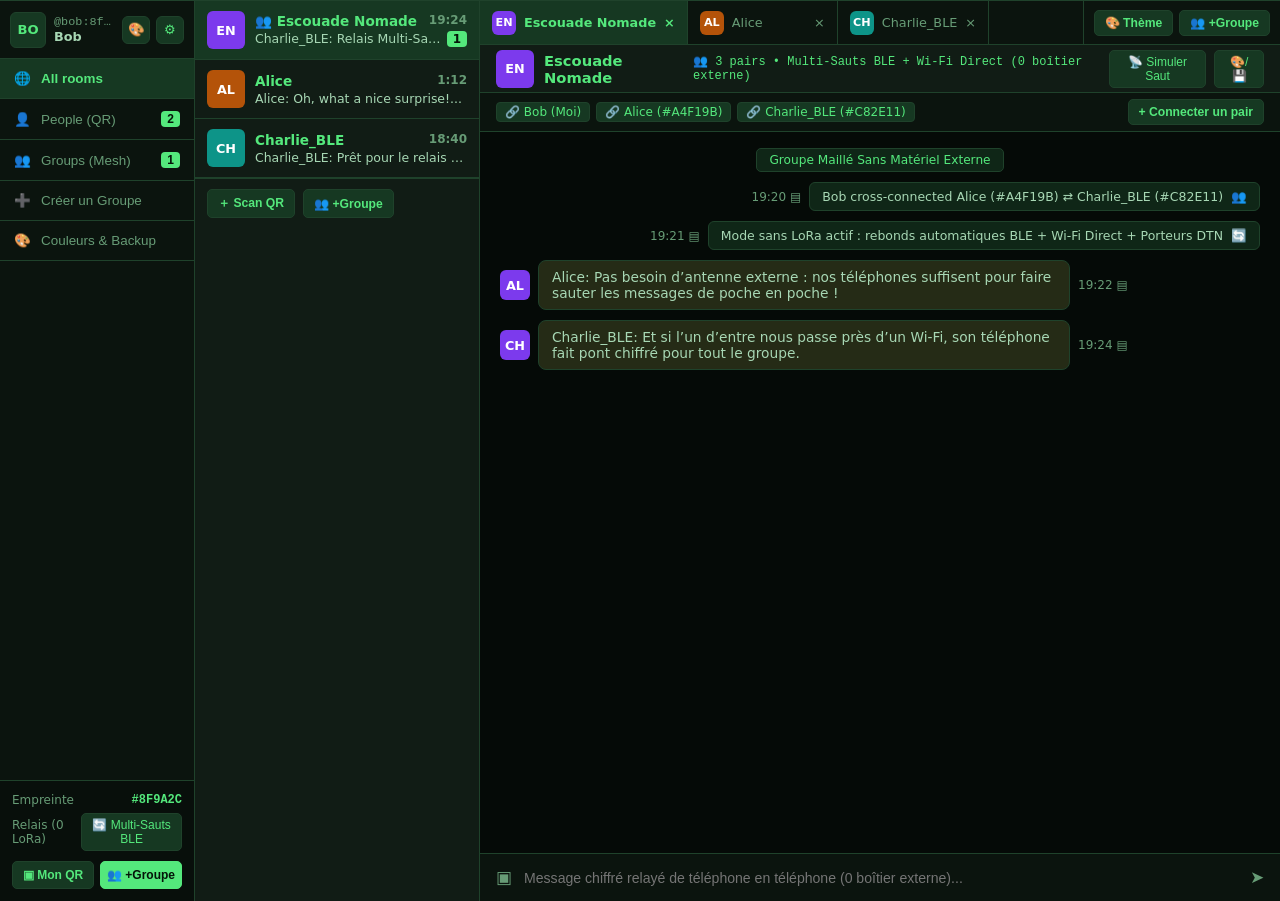
==== index.html @ 5eb4cf14 "feat: release OffChat v1.0.0 with Android APK project" ====
<!DOCTYPE html>
<html lang="fr">
<head>
  <meta charset="UTF-8">
  <meta name="viewport" content="width=device-width, initial-scale=1.0">
  <title>OffChat | Mesh Offline & QR Messenger</title>
  <link rel="stylesheet" href="style.css">
</head>
<body>
  <div class="app-grid" id="app-shell">
    <!-- COLONNE 1 : Navigation, Thèmes & Transport 100% Smartphone (Sans LoRa) -->
    <aside class="col-nav">
      <div>
        <div class="profile-box">
          <div class="profile-left" id="btn-profile-qr" title="Voir mon QR Code unique">
            <div class="profile-avatar" id="my-avatar-box">BO</div>
            <div class="profile-meta">
              <div class="profile-handle" id="my-handle-label">@bob:8f9a</div>
              <div class="profile-name" id="my-name-label">Bob</div>
            </div>
          </div>
          <button class="gear-btn" id="btn-open-theme" title="Personnaliser les couleurs">🎨</button>
          <button class="gear-btn" id="btn-open-settings" title="Paramètres & Sauvegarde">⚙</button>
        </div>

        <nav class="cat-list">
          <button class="cat-item active" data-cat="all">
            <span class="cat-left"><span class="cat-icon">🌐</span> All rooms</span>
          </button>
          <button class="cat-item" data-cat="people">
            <span class="cat-left"><span class="cat-icon">👤</span> People (QR)</span>
            <span class="count-badge" id="badge-people">2</span>
          </button>
          <button class="cat-item" data-cat="groups">
            <span class="cat-left"><span class="cat-icon">👥</span> Groups (Mesh)</span>
            <span class="count-badge" id="badge-groups">1</span>
          </button>
          <button class="cat-item" id="btn-nav-newgroup" type="button">
            <span class="cat-left"><span class="cat-icon">➕</span> Créer un Groupe</span>
          </button>
          <button class="cat-item" id="btn-nav-settings" type="button">
            <span class="cat-left"><span class="cat-icon">🎨</span> Couleurs & Backup</span>
          </button>
        </nav>
      </div>

      <div class="mesh-footer">
        <div class="mesh-row">
          <span>Empreinte</span>
          <strong class="mesh-live" id="my-fp-short">#8F9A2C</strong>
        </div>
        <div class="mesh-row">
          <span>Relais (0 LoRa)</span>
          <button type="button" class="action-pill" id="btn-cycle-transport">🔄 Multi-Sauts BLE</button>
        </div>
        <div class="footer-btns">
          <button class="btn-scan-sidebar" id="btn-sidebar-myqr">▣ Mon QR</button>
          <button class="btn-scan-sidebar accent" id="btn-sidebar-group">👥 +Groupe</button>
        </div>
      </div>
    </aside>

    <!-- COLONNE 2 : Liste des Salons, Groupes & Contacts QR -->
    <section class="col-rooms">
      <div id="room-list" class="room-list"></div>
      <div class="need-more-row">
        <button class="btn-new" id="btn-new-room">＋ Scan QR</button>
        <button class="btn-new" id="btn-new-group-col2">👥 +Groupe</button>
      </div>
    </section>

    <!-- COLONNE 3 : Onglets + En-tête + Membres connectés + Flux + Saisie -->
    <main class="col-chat">
      <div class="top-tabs-bar">
        <div id="tabs-bar" class="tabs-scroll"></div>
        <div class="top-new-wrap">
          <button class="btn-new" id="btn-top-theme">🎨 Thème</button>
          <button class="btn-new" id="btn-top-group">👥 +Groupe</button>
        </div>
      </div>

      <header class="room-header">
        <div class="room-header-left">
          <div class="room-avatar" id="active-avatar">EN</div>
          <span class="room-title" id="active-title">Escouade Nomade</span>
          <span class="room-lock" id="active-badge">👥 3 pairs connectés • Sans matériel externe</span>
        </div>
        <div class="room-header-actions">
          <button class="action-pill" id="btn-sim-hop">📡 Simuler Saut</button>
          <button class="action-pill" id="btn-header-settings">🎨/💾</button>
        </div>
      </header>

      <div id="group-members-strip" class="group-members-strip">
        <div id="group-members-pills" class="group-members-pills"></div>
        <button type="button" class="btn-new" id="btn-add-peer-to-group">+ Connecter un pair</button>
      </div>

      <div id="chat-stream" class="chat-stream"></div>

      <form id="chat-form" class="chat-composer">
        <button type="button" class="icon-btn" id="btn-attach-qr" title="Mon QR Code Unique">▣</button>
        <input
          type="text"
          id="chat-input"
          placeholder="Message chiffré relayé de téléphone en téléphone (0 boîtier externe)..."
          autocomplete="off"
        />
        <button type="submit" class="icon-btn" title="Envoyer">➤</button>
      </form>
    </main>
  </div>

  <!-- MODAL CRÉATION DE GROUPE MESH (SANS MODULE LORA) -->
  <dialog id="group-modal" class="qr-dialog wide">
    <div class="modal-head">
      <div>
        <h3>👥 Créer un Groupe & Connecter vos Contacts QR entre eux</h3>
        <p>Fonctionne uniquement avec les puces intégrées aux téléphones (0 module LoRa requis).</p>
      </div>
      <button id="btn-close-group" class="close-btn">&times;</button>
    </div>

    <div class="settings-body">
      <div class="settings-card">
        <label>Nom du groupe :</label>
        <input type="text" id="new-group-name" placeholder="Ex: Campus, Festival, Quartier..." class="full-input" />
      </div>

      <div class="settings-card">
        <label>Contacts QR sauvegardés à interconnecter :</label>
        <div id="group-contact-picker" class="saved-contacts-list"></div>
      </div>

      <div class="settings-card">
        <label>Mode longue distance 100 % sur smartphone (sans matériel externe) :</label>
        <select id="new-group-transport" class="full-input">
          <option value="Multi-Sauts BLE + Wi-Fi Direct (Epidemic Routing)">🔄 Multi-Sauts BLE + Wi-Fi Direct (Rebonds de téléphone en téléphone)</option>
          <option value="Porteurs Mobiles DTN (Store-Carry-Forward)">🚶 Porteurs Mobiles DTN (Un membre qui se déplace transporte les paquets)</option>
          <option value="Pont Hybride P2P (Si 1 seul téléphone capte du Wi-Fi)">🌐 Pont Hybride P2P (1 seul téléphone connecté relaie tout le groupe hors-ligne)</option>
        </select>
      </div>

      <button type="button" id="btn-create-group-confirm" class="btn-green full-w">
        🔗 Créer le Groupe & Connecter les membres entre eux
      </button>
    </div>
  </dialog>

  <!-- MODAL QR CODE UNIQUE -->
  <dialog id="qr-modal" class="qr-dialog">
    <div class="modal-head">
      <div>
        <h3>Identité QR Unique & Scan Hors-Ligne</h3>
      </div>
      <button id="btn-close-modal" class="close-btn">&times;</button>
    </div>

    <div class="modal-tabs">
      <button class="modal-tab active" data-tab="my-qr">1. Mon QR Unique</button>
      <button class="modal-tab" data-tab="scan-qr">2. Scanner un Contact</button>
    </div>

    <div class="modal-pane active" id="pane-my-qr">
      <div class="qr-identity-card">
        <canvas id="qr-canvas" width="150" height="150"></canvas>
        <div class="qr-identity-details">
          <div>Utilisateur : <strong id="qr-user-name">Bob</strong></div>
          <div>Empreinte : <code id="qr-user-fp">#8F9A2C</code></div>
          <button type="button" id="btn-rotate-qr" class="btn-new full-w">🔄 Régénérer clé & QR</button>
        </div>
      </div>
      <div class="uri-group">
        <div class="uri-row">
          <input type="text" id="my-uri-input" readonly />
          <button type="button" id="btn-copy-uri" class="btn-green">Copier</button>
        </div>
      </div>
    </div>

    <div class="modal-pane" id="pane-scan-qr">
      <button type="button" id="btn-sim-scan" class="btn-green full-w">
        ⚡ Simuler le scan d'un QR Code unique à proximité
      </button>
    </div>
  </dialog>

  <!-- MODAL PARAMÈTRES : COULEURS & SAUVEGARDE -->
  <dialog id="settings-modal" class="qr-dialog wide">
    <div class="modal-head">
      <div>
        <h3>🎨 Personnalisation des Couleurs & Sauvegarde Contacts</h3>
      </div>
      <button id="btn-close-settings" class="close-btn">&times;</button>
    </div>
    <div class="settings-body">
      <div class="settings-card">
        <strong>1. Thème de couleurs (<span id="active-theme-name">Komai Matrix</span>)</strong>
        <div class="theme-presets">
          <button type="button" class="btn-new" data-theme="komai">🟢 Komai</button>
          <button type="button" class="btn-new" data-theme="discord">🟣 Discord</button>
          <button type="button" class="btn-new" data-theme="simplex">🔵 SimpleX</button>
          <button type="button" class="btn-new" data-theme="amber">🟠 Amber</button>
          <button type="button" class="btn-new" data-theme="crimson">🔴 Crimson</button>
        </div>
        <div class="mesh-row">
          <span>Couleur d'accent personnalisée :</span>
          <input type="color" id="custom-accent-picker" value="#54e87c" />
        </div>
      </div>

      <div class="settings-card">
        <div class="uri-row">
          <input type="text" id="settings-alias-input" placeholder="Votre pseudo..." />
          <button type="button" id="btn-update-alias" class="btn-new">Mettre à jour</button>
        </div>
        <div id="saved-contacts-list" class="saved-contacts-list"></div>
      </div>

      <div class="settings-card">
        <div class="backup-actions">
          <button type="button" id="btn-export-json" class="btn-green">⬇ Exporter Contacts & Thème (.json)</button>
          <button type="button" id="btn-copy-json" class="btn-new">📋 Copier JSON</button>
        </div>
        <div id="settings-status-msg">Sauvegarde automatique active ✔</div>
      </div>
    </div>
  </dialog>

  <script src="app.js"></script>
</body>
</html>
---- style.css ----
:root {
  --bg-nav: #0b140e;
  --bg-rooms: #111c15;
  --bg-chat: #050a07;
  --bg-active: #163822;
  --bg-pill: #0f2617;
  --bg-bubble-peer: #252b16;
  --bg-bubble-me: #122e1c;
  --border-green: #1f422b;
  --text-main: #a7d7b4;
  --text-bright: #54e87c;
  --text-muted: #679c76;
}

* {
  box-sizing: border-box;
  margin: 0;
  padding: 0;
}

body {
  background: var(--bg-chat);
  color: var(--text-main);
  font-family: system-ui, -apple-system, BlinkMacSystemFont, 'Segoe UI', Roboto, sans-serif;
  height: 100vh;
  overflow: hidden;
  user-select: none;
}

.app-grid {
  display: grid;
  grid-template-columns: 195px 285px 1fr;
  height: 100vh;
  border-top: 1px solid var(--border-green);
}

.col-nav {
  background: var(--bg-nav);
  border-right: 1px solid var(--border-green);
  display: flex;
  flex-direction: column;
  justify-content: space-between;
}

.profile-box {
  height: 58px;
  padding: 0 10px;
  display: flex;
  align-items: center;
  justify-content: space-between;
  gap: 6px;
  border-bottom: 1px solid var(--border-green);
}

.profile-left {
  display: flex;
  align-items: center;
  gap: 8px;
  overflow: hidden;
  cursor: pointer;
  flex: 1;
}

.profile-avatar {
  width: 36px;
  height: 36px;
  border-radius: 6px;
  background: var(--bg-active);
  border: 1px solid var(--border-green);
  display: flex;
  align-items: center;
  justify-content: center;
  font-weight: 700;
  font-size: 0.82rem;
  color: var(--text-bright);
  flex-shrink: 0;
}

.gear-btn {
  width: 28px;
  height: 28px;
  border-radius: 6px;
  background: var(--bg-active);
  border: 1px solid var(--border-green);
  color: var(--text-bright);
  cursor: pointer;
}

.profile-meta {
  overflow: hidden;
  flex: 1;
}

.profile-handle {
  font-size: 0.74rem;
  color: var(--text-muted);
  white-space: nowrap;
  overflow: hidden;
  text-overflow: ellipsis;
  font-family: monospace;
}

.profile-name {
  font-size: 0.8rem;
  font-weight: 600;
  color: var(--text-main);
}

.cat-list {
  display: flex;
  flex-direction: column;
}

.cat-item {
  background: transparent;
  border: none;
  border-bottom: 1px solid var(--border-green);
  color: var(--text-muted);
  padding: 12px 14px;
  display: flex;
  align-items: center;
  justify-content: space-between;
  font-size: 0.84rem;
  cursor: pointer;
  text-align: left;
}

.cat-item.active {
  background: var(--bg-active);
  color: var(--text-bright);
  font-weight: 600;
}

.cat-left {
  display: flex;
  align-items: center;
  gap: 10px;
}

.count-badge {
  background: var(--text-bright);
  color: #051409;
  font-size: 0.75rem;
  font-weight: 700;
  padding: 1px 6px;
  border-radius: 4px;
}

.mesh-footer {
  padding: 12px;
  border-top: 1px solid var(--border-green);
  background: rgba(0, 0, 0, 0.25);
  font-size: 0.75rem;
  display: flex;
  flex-direction: column;
  gap: 6px;
}

.mesh-row {
  display: flex;
  justify-content: space-between;
  align-items: center;
  color: var(--text-muted);
}

.mesh-live {
  color: var(--text-bright);
  font-family: monospace;
}

.footer-btns {
  display: grid;
  grid-template-columns: 1fr 1fr;
  gap: 6px;
  margin-top: 4px;
}

.btn-scan-sidebar {
  padding: 6px;
  border-radius: 5px;
  border: 1px solid var(--border-green);
  background: var(--bg-active);
  color: var(--text-bright);
  font-size: 0.75rem;
  font-weight: 600;
  cursor: pointer;
}

.btn-scan-sidebar.accent {
  background: var(--text-bright);
  color: #041408;
  border-color: var(--text-bright);
}

.col-rooms {
  background: var(--bg-rooms);
  border-right: 1px solid var(--border-green);
  display: flex;
  flex-direction: column;
}

.room-row {
  padding: 10px 12px;
  display: flex;
  align-items: center;
  gap: 10px;
  border-bottom: 1px solid var(--border-green);
  cursor: pointer;
}

.room-row.active {
  background: var(--bg-active);
}

.room-avatar {
  width: 38px;
  height: 38px;
  border-radius: 6px;
  background: #254d32;
  color: #fff;
  display: flex;
  align-items: center;
  justify-content: center;
  font-weight: 700;
  font-size: 0.8rem;
  flex-shrink: 0;
}

.room-meta {
  flex: 1;
  min-width: 0;
}

.room-top {
  display: flex;
  justify-content: space-between;
  font-size: 0.85rem;
  font-weight: 600;
  color: var(--text-bright);
}

.room-time {
  font-size: 0.75rem;
  color: var(--text-muted);
}

.room-sub {
  display: flex;
  justify-content: space-between;
  margin-top: 2px;
  font-size: 0.78rem;
  color: var(--text-main);
}

.room-sub span:first-child {
  white-space: nowrap;
  overflow: hidden;
  text-overflow: ellipsis;
}

.need-more-row {
  padding: 10px 12px;
  display: flex;
  gap: 8px;
  border-top: 1px solid var(--border-green);
}

.btn-new {
  background: var(--bg-active);
  border: 1px solid var(--border-green);
  color: var(--text-bright);
  padding: 5px 10px;
  border-radius: 5px;
  font-size: 0.76rem;
  font-weight: 600;
  cursor: pointer;
}

.col-chat {
  background: var(--bg-chat);
  display: flex;
  flex-direction: column;
  height: 100vh;
}

.top-tabs-bar {
  height: 44px;
  background: var(--bg-nav);
  border-bottom: 1px solid var(--border-green);
  display: flex;
  justify-content: space-between;
}

.tabs-scroll {
  display: flex;
  overflow-x: auto;
}

.tab-item {
  min-width: 150px;
  padding: 0 12px;
  border-right: 1px solid var(--border-green);
  display: flex;
  align-items: center;
  justify-content: space-between;
  gap: 8px;
  font-size: 0.8rem;
  color: var(--text-muted);
  cursor: pointer;
}

.tab-item.active {
  background: var(--bg-active);
  color: var(--text-bright);
  font-weight: 600;
}

.top-new-wrap {
  display: flex;
  align-items: center;
  gap: 6px;
  padding: 0 10px;
  border-left: 1px solid var(--border-green);
}

.room-header {
  height: 48px;
  padding: 0 16px;
  background: var(--bg-rooms);
  border-bottom: 1px solid var(--border-green);
  display: flex;
  align-items: center;
  justify-content: space-between;
}

.room-header-left {
  display: flex;
  align-items: center;
  gap: 10px;
}

.room-title {
  font-weight: 600;
  color: var(--text-bright);
  font-size: 0.92rem;
}

.room-lock {
  font-size: 0.75rem;
  color: var(--text-bright);
  font-family: monospace;
}

.room-header-actions {
  display: flex;
  align-items: center;
  gap: 8px;
}

.action-pill {
  background: var(--bg-active);
  border: 1px solid var(--border-green);
  color: var(--text-bright);
  padding: 4px 9px;
  border-radius: 5px;
  font-size: 0.75rem;
  cursor: pointer;
}

.group-members-strip {
  padding: 6px 16px;
  background: var(--bg-nav);
  border-bottom: 1px solid var(--border-green);
  display: flex;
  align-items: center;
  justify-content: space-between;
  gap: 10px;
}

.group-members-pills {
  display: flex;
  gap: 6px;
  overflow-x: auto;
}

.member-pill {
  padding: 2px 8px;
  border-radius: 4px;
  background: var(--bg-active);
  border: 1px solid var(--border-green);
  color: var(--text-bright);
  font-size: 0.75rem;
  white-space: nowrap;
}

.icon-btn {
  background: transparent;
  border: none;
  color: var(--text-muted);
  font-size: 1.05rem;
  cursor: pointer;
}

.chat-stream {
  flex: 1;
  overflow-y: auto;
  padding: 16px 20px;
  display: flex;
  flex-direction: column;
  gap: 10px;
  user-select: text;
}

.date-pill {
  align-self: center;
  background: var(--bg-pill);
  border: 1px solid var(--border-green);
  color: var(--text-bright);
  padding: 4px 12px;
  border-radius: 5px;
  font-size: 0.76rem;
}

.sys-row {
  display: flex;
  align-items: center;
  justify-content: flex-end;
  gap: 8px;
  font-size: 0.78rem;
}

.sys-pill {
  background: var(--bg-pill);
  border: 1px solid var(--border-green);
  color: var(--text-main);
  padding: 6px 12px;
  border-radius: 6px;
  display: flex;
  align-items: center;
  gap: 8px;
}

.msg-line {
  display: flex;
  align-items: center;
  gap: 8px;
}

.msg-line.me {
  justify-content: flex-end;
}

.bubble {
  padding: 8px 13px;
  border-radius: 8px;
  font-size: 0.86rem;
  max-width: 70%;
}

.bubble.me {
  background: var(--bg-bubble-me);
  border: 1px solid var(--border-green);
  color: var(--text-main);
}

.bubble.peer {
  background: var(--bg-bubble-peer);
  border: 1px solid var(--border-green);
  color: var(--text-main);
}

.chat-composer {
  height: 48px;
  padding: 0 16px;
  background: var(--bg-nav);
  border-top: 1px solid var(--border-green);
  display: flex;
  align-items: center;
  gap: 12px;
}

#chat-input {
  flex: 1;
  background: transparent;
  border: none;
  color: var(--text-main);
  font-size: 0.88rem;
  outline: none;
}

.qr-dialog {
  margin: auto;
  width: 460px;
  max-width: 94vw;
  background: var(--bg-nav);
  color: var(--text-main);
  border: 1px solid var(--border-green);
  border-radius: 8px;
  padding: 0;
}

.qr-dialog.wide {
  width: 520px;
}

.qr-dialog::backdrop {
  background: rgba(0, 0, 0, 0.8);
}

.modal-head {
  padding: 12px 16px;
  background: var(--bg-active);
  border-bottom: 1px solid var(--border-green);
  display: flex;
  justify-content: space-between;
  align-items: flex-start;
}

.modal-head h3 {
  font-size: 0.88rem;
  color: var(--text-bright);
}

.modal-head p {
  font-size: 0.75rem;
  color: var(--text-muted);
  margin-top: 2px;
}

.close-btn {
  background: transparent;
  border: none;
  color: var(--text-muted);
  font-size: 1.3rem;
  cursor: pointer;
}

.modal-tabs {
  display: grid;
  grid-template-columns: 1fr 1fr;
  border-bottom: 1px solid var(--border-green);
}

.modal-tab {
  background: var(--bg-nav);
  border: none;
  color: var(--text-muted);
  padding: 9px;
  font-size: 0.78rem;
  font-weight: 600;
  cursor: pointer;
}

.modal-tab.active {
  background: var(--bg-active);
  color: var(--text-bright);
}

.modal-pane {
  display: none;
  padding: 16px;
  flex-direction: column;
  align-items: center;
  gap: 12px;
}

.modal-pane.active {
  display: flex;
}

.qr-identity-card {
  display: flex;
  align-items: center;
  gap: 14px;
  width: 100%;
}

.qr-identity-details {
  flex: 1;
  display: flex;
  flex-direction: column;
  gap: 6px;
  font-size: 0.78rem;
}

#qr-canvas {
  background: #fff;
  padding: 8px;
  border-radius: 6px;
}

.uri-group,
.uri-row {
  width: 100%;
  display: flex;
  gap: 6px;
}

.uri-row input,
.full-input {
  flex: 1;
  width: 100%;
  background: var(--bg-chat);
  border: 1px solid var(--border-green);
  color: var(--text-bright);
  padding: 6px 8px;
  border-radius: 4px;
  font-family: monospace;
  font-size: 0.76rem;
}

.btn-green {
  background: var(--text-bright);
  color: #041408;
  border: none;
  padding: 8px 12px;
  border-radius: 5px;
  font-size: 0.78rem;
  font-weight: 700;
  cursor: pointer;
}

.full-w {
  width: 100%;
}

.settings-body {
  padding: 14px;
  display: flex;
  flex-direction: column;
  gap: 10px;
}

.settings-card {
  background: var(--bg-chat);
  border: 1px solid var(--border-green);
  border-radius: 6px;
  padding: 10px;
  display: flex;
  flex-direction: column;
  gap: 8px;
  font-size: 0.78rem;
}

.theme-presets {
  display: grid;
  grid-template-columns: repeat(5, 1fr);
  gap: 6px;
}

.saved-contacts-list {
  display: flex;
  flex-direction: column;
  gap: 6px;
  max-height: 110px;
  overflow-y: auto;
}

.saved-contact-item {
  display: flex;
  align-items: center;
  justify-content: space-between;
  padding: 6px 8px;
  background: var(--bg-nav);
  border: 1px solid var(--border-green);
  border-radius: 5px;
}

.backup-actions {
  display: flex;
  gap: 8px;
}
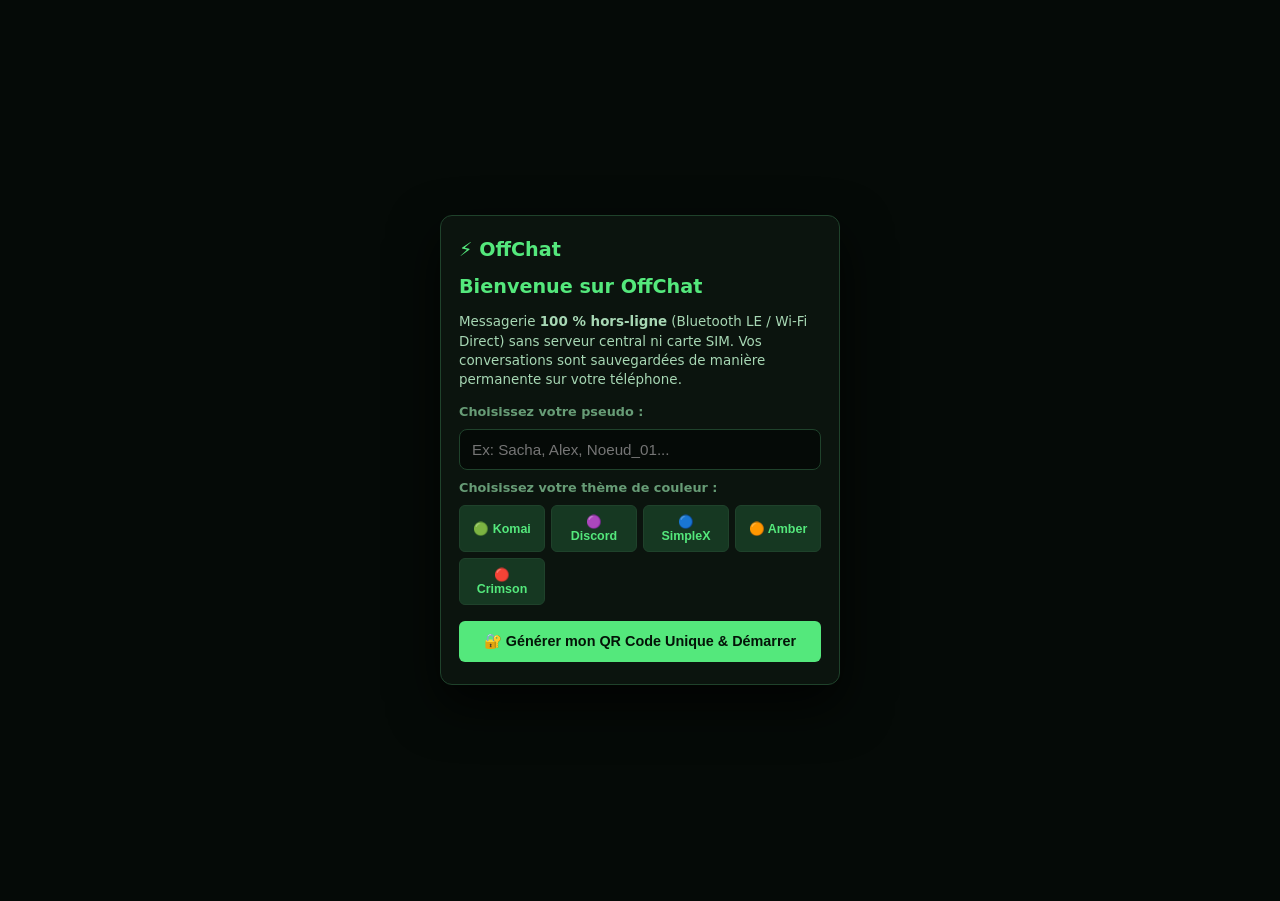
==== commit 9ec84d47: "feat(mobile): add zero-start pseudo onboarding, burger drawer, dropdown menu & permanent IndexedDB s" ====
--- a/index.html
+++ b/index.html
@@ -2,52 +2,95 @@
 <html lang="fr">
 <head>
   <meta charset="UTF-8">
-  <meta name="viewport" content="width=device-width, initial-scale=1.0">
-  <title>OffChat | Mesh Offline & QR Messenger</title>
+  <meta name="viewport" content="width=device-width, initial-scale=1.0, maximum-scale=1.0, user-scalable=no, viewport-fit=cover">
+  <title>OffChat | Messagerie Mesh & QR Hors-Ligne</title>
   <link rel="stylesheet" href="style.css">
 </head>
 <body>
-  <div class="app-grid" id="app-shell">
-    <!-- COLONNE 1 : Navigation, Thèmes & Transport 100% Smartphone (Sans LoRa) -->
-    <aside class="col-nav">
+  <!-- ÉCRAN DE PREMIER LANCEMENT : CRÉATION DU PSEUDO & CLÉ UNIQUE (DÉMARRAGE DE ZÉRO) -->
+  <div id="onboarding-screen" class="onboarding-screen hidden">
+    <div class="onboarding-card">
+      <div class="onboarding-logo">⚡ OffChat</div>
+      <h1>Bienvenue sur OffChat</h1>
+      <p>
+        Messagerie <strong>100 % hors-ligne</strong> (Bluetooth LE / Wi-Fi Direct) sans serveur central ni carte SIM.
+        Vos conversations sont sauvegardées de manière permanente sur votre téléphone.
+      </p>
+
+      <form id="onboarding-form" class="onboarding-form">
+        <label for="onboarding-alias">Choisissez votre pseudo :</label>
+        <input
+          type="text"
+          id="onboarding-alias"
+          placeholder="Ex: Sacha, Alex, Noeud_01..."
+          maxlength="24"
+          required
+          autocomplete="off"
+        />
+
+        <label>Choisissez votre thème de couleur :</label>
+        <div class="theme-presets onboarding-themes">
+          <button type="button" class="btn-new" data-theme="komai">🟢 Komai</button>
+          <button type="button" class="btn-new" data-theme="discord">🟣 Discord</button>
+          <button type="button" class="btn-new" data-theme="simplex">🔵 SimpleX</button>
+          <button type="button" class="btn-new" data-theme="amber">🟠 Amber</button>
+          <button type="button" class="btn-new" data-theme="crimson">🔴 Crimson</button>
+        </div>
+
+        <button type="submit" class="btn-green full-w onboarding-submit">
+          🔐 Générer mon QR Code Unique & Démarrer
+        </button>
+      </form>
+    </div>
+  </div>
+
+  <!-- FOND SOMBRE DU TIROIR BURGER (SUR SMARTPHONE) -->
+  <div id="drawer-backdrop" class="drawer-backdrop hidden"></div>
+
+  <!-- STRUCTURE PRINCIPALE ADAPTATIVE (MOBILE 1 ÉCRAN / DESKTOP 3 COLONNES) -->
+  <div class="app-grid" id="app-shell" data-mobile-view="list">
+    <!-- COLONNE 1 / MENU TIROIR BURGER -->
+    <aside class="col-nav" id="col-nav">
       <div>
         <div class="profile-box">
           <div class="profile-left" id="btn-profile-qr" title="Voir mon QR Code unique">
-            <div class="profile-avatar" id="my-avatar-box">BO</div>
+            <div class="profile-avatar" id="my-avatar-box">--</div>
             <div class="profile-meta">
-              <div class="profile-handle" id="my-handle-label">@bob:8f9a</div>
-              <div class="profile-name" id="my-name-label">Bob</div>
+              <div class="profile-handle" id="my-handle-label">@user</div>
+              <div class="profile-name" id="my-name-label">Utilisateur</div>
             </div>
           </div>
           <button class="gear-btn" id="btn-open-theme" title="Personnaliser les couleurs">🎨</button>
           <button class="gear-btn" id="btn-open-settings" title="Paramètres & Sauvegarde">⚙</button>
+          <button class="gear-btn mobile-only" id="btn-close-drawer" title="Fermer le menu">✕</button>
         </div>
 
         <nav class="cat-list">
           <button class="cat-item active" data-cat="all">
-            <span class="cat-left"><span class="cat-icon">🌐</span> All rooms</span>
+            <span class="cat-left"><span class="cat-icon">🌐</span> Toutes les discussions</span>
+            <span class="count-badge" id="badge-all">0</span>
           </button>
           <button class="cat-item" data-cat="people">
-            <span class="cat-left"><span class="cat-icon">👤</span> People (QR)</span>
-            <span class="count-badge" id="badge-people">2</span>
+            <span class="cat-left"><span class="cat-icon">👤</span> Contacts (QR)</span>
+            <span class="count-badge" id="badge-people">0</span>
           </button>
           <button class="cat-item" data-cat="groups">
-            <span class="cat-left"><span class="cat-icon">👥</span> Groups (Mesh)</span>
-            <span class="count-badge" id="badge-groups">1</span>
+            <span class="cat-left"><span class="cat-icon">👥</span> Groupes (Mesh)</span>
+            <span class="count-badge" id="badge-groups">0</span>
           </button>
           <button class="cat-item" id="btn-nav-newgroup" type="button">
             <span class="cat-left"><span class="cat-icon">➕</span> Créer un Groupe</span>
           </button>
           <button class="cat-item" id="btn-nav-settings" type="button">
-            <span class="cat-left"><span class="cat-icon">🎨</span> Couleurs & Backup</span>
+            <span class="cat-left"><span class="cat-icon">💾</span> Couleurs & Sauvegarde</span>
           </button>
         </nav>
       </div>
 
       <div class="mesh-footer">
         <div class="mesh-row">
-          <span>Empreinte</span>
-          <strong class="mesh-live" id="my-fp-short">#8F9A2C</strong>
+          <span>Mon Empreinte</span>
+          <strong class="mesh-live" id="my-fp-short">#------</strong>
         </div>
         <div class="mesh-row">
           <span>Relais (0 LoRa)</span>
@@ -55,23 +98,38 @@
         </div>
         <div class="footer-btns">
           <button class="btn-scan-sidebar" id="btn-sidebar-myqr">▣ Mon QR</button>
-          <button class="btn-scan-sidebar accent" id="btn-sidebar-group">👥 +Groupe</button>
+          <button class="btn-scan-sidebar accent" id="btn-sidebar-scan">＋ Scanner QR</button>
         </div>
       </div>
     </aside>
 
-    <!-- COLONNE 2 : Liste des Salons, Groupes & Contacts QR -->
-    <section class="col-rooms">
+    <!-- COLONNE 2 : ÉCRAN D'ACCUEIL MOBILE (LISTE DES DISCUSSIONS & GROUPES) -->
+    <section class="col-rooms" id="col-rooms">
+      <!-- Barre supérieure mobile avec bouton Burger ☰ -->
+      <header class="mobile-list-header">
+        <button type="button" class="burger-btn" id="btn-open-drawer" aria-label="Ouvrir le menu">☰</button>
+        <div class="mobile-brand">
+          <strong>OffChat</strong>
+          <span id="mobile-sub-fp" class="mobile-sub-fp">0 Data • Stockage permanent</span>
+        </div>
+        <div class="mobile-top-actions">
+          <button type="button" class="gear-btn" id="btn-mobile-myqr" title="Mon QR Code">▣</button>
+          <button type="button" class="gear-btn" id="btn-mobile-settings" title="Paramètres & Couleurs">⚙</button>
+        </div>
+      </header>
+
       <div id="room-list" class="room-list"></div>
+
       <div class="need-more-row">
-        <button class="btn-new" id="btn-new-room">＋ Scan QR</button>
-        <button class="btn-new" id="btn-new-group-col2">👥 +Groupe</button>
+        <button class="btn-new flex-1" id="btn-new-room">▣ Mon QR / ＋ Scanner</button>
+        <button class="btn-new flex-1" id="btn-new-group-col2">👥 +Groupe</button>
       </div>
     </section>
 
-    <!-- COLONNE 3 : Onglets + En-tête + Membres connectés + Flux + Saisie -->
-    <main class="col-chat">
-      <div class="top-tabs-bar">
+    <!-- COLONNE 3 : ÉCRAN DE CONVERSATION -->
+    <main class="col-chat" id="col-chat">
+      <!-- Barre d'onglets (Desktop uniquement) -->
+      <div class="top-tabs-bar desktop-only">
         <div id="tabs-bar" class="tabs-scroll"></div>
         <div class="top-new-wrap">
           <button class="btn-new" id="btn-top-theme">🎨 Thème</button>
@@ -79,44 +137,61 @@
         </div>
       </div>
 
-      <header class="room-header">
+      <!-- En-tête de la conversation active (avec bouton Retour ← sur mobile et menu ⋮) -->
+      <header class="room-header" id="room-header">
         <div class="room-header-left">
-          <div class="room-avatar" id="active-avatar">EN</div>
-          <span class="room-title" id="active-title">Escouade Nomade</span>
-          <span class="room-lock" id="active-badge">👥 3 pairs connectés • Sans matériel externe</span>
-        </div>
+          <button type="button" class="back-btn mobile-only" id="btn-back-to-list" aria-label="Retour aux discussions">←</button>
+          <div class="room-avatar" id="active-avatar">⚡</div>
+          <div class="room-title-stack">
+            <span class="room-title" id="active-title">Aucune discussion</span>
+            <span class="room-lock" id="active-badge">Scannez un QR Code pour commencer</span>
+          </div>
+        </div>
+
+        <!-- Menu déroulant compact pour éviter tout débordement sur téléphone -->
         <div class="room-header-actions">
-          <button class="action-pill" id="btn-sim-hop">📡 Simuler Saut</button>
-          <button class="action-pill" id="btn-header-settings">🎨/💾</button>
+          <div class="dropdown-wrap">
+            <button type="button" class="gear-btn" id="btn-chat-menu" title="Actions de la conversation">⋮</button>
+            <div id="chat-dropdown" class="dropdown-menu hidden">
+              <button type="button" id="menu-sim-hop">📡 Tester réception message BLE</button>
+              <button type="button" id="menu-show-qr">▣ Afficher mon QR Code</button>
+              <button type="button" id="menu-new-group">👥 Créer / Connecter un Groupe</button>
+              <button type="button" id="menu-open-settings">🎨 Couleurs & Sauvegarde</button>
+              <button type="button" id="menu-delete-room" class="danger-item">🗑 Supprimer cette discussion</button>
+            </div>
+          </div>
         </div>
       </header>
 
-      <div id="group-members-strip" class="group-members-strip">
+      <!-- Bandeau des membres connectés (pour les groupes) -->
+      <div id="group-members-strip" class="group-members-strip hidden">
         <div id="group-members-pills" class="group-members-pills"></div>
-        <button type="button" class="btn-new" id="btn-add-peer-to-group">+ Connecter un pair</button>
-      </div>
-
+        <button type="button" class="btn-new shrink-0" id="btn-add-peer-to-group">+ Pair</button>
+      </div>
+
+      <!-- Flux des messages ou État vide au premier démarrage -->
       <div id="chat-stream" class="chat-stream"></div>
 
+      <!-- Barre de saisie de message -->
       <form id="chat-form" class="chat-composer">
         <button type="button" class="icon-btn" id="btn-attach-qr" title="Mon QR Code Unique">▣</button>
         <input
           type="text"
           id="chat-input"
-          placeholder="Message chiffré relayé de téléphone en téléphone (0 boîtier externe)..."
+          placeholder="Écrire un message chiffré..."
           autocomplete="off"
         />
-        <button type="submit" class="icon-btn" title="Envoyer">➤</button>
+        <button type="submit" class="send-btn" title="Envoyer">➤</button>
       </form>
     </main>
   </div>
 
-  <!-- MODAL CRÉATION DE GROUPE MESH (SANS MODULE LORA) -->
+  <!-- MODAL CRÉATION DE GROUPE MESH -->
   <dialog id="group-modal" class="qr-dialog wide">
     <div class="modal-head">
       <div>
-        <h3>👥 Créer un Groupe & Connecter vos Contacts QR entre eux</h3>
-        <p>Fonctionne uniquement avec les puces intégrées aux téléphones (0 module LoRa requis).</p>
+        <h3>👥 Créer un Groupe & Connecter vos Contacts</h3>
+        <p>Interconnecte vos contacts QR entre eux sans serveur.</p>
       </div>
       <button id="btn-close-group" class="close-btn">&times;</button>
     </div>
@@ -124,7 +199,7 @@
     <div class="settings-body">
       <div class="settings-card">
         <label>Nom du groupe :</label>
-        <input type="text" id="new-group-name" placeholder="Ex: Campus, Festival, Quartier..." class="full-input" />
+        <input type="text" id="new-group-name" placeholder="Ex: Amis, Famille, Festival..." class="full-input" />
       </div>
 
       <div class="settings-card">
@@ -133,44 +208,46 @@
       </div>
 
       <div class="settings-card">
-        <label>Mode longue distance 100 % sur smartphone (sans matériel externe) :</label>
+        <label>Mode longue distance (100 % sur smartphone) :</label>
         <select id="new-group-transport" class="full-input">
-          <option value="Multi-Sauts BLE + Wi-Fi Direct (Epidemic Routing)">🔄 Multi-Sauts BLE + Wi-Fi Direct (Rebonds de téléphone en téléphone)</option>
-          <option value="Porteurs Mobiles DTN (Store-Carry-Forward)">🚶 Porteurs Mobiles DTN (Un membre qui se déplace transporte les paquets)</option>
-          <option value="Pont Hybride P2P (Si 1 seul téléphone capte du Wi-Fi)">🌐 Pont Hybride P2P (1 seul téléphone connecté relaie tout le groupe hors-ligne)</option>
+          <option value="Multi-Sauts BLE + Wi-Fi Direct">🔄 Multi-Sauts BLE + Wi-Fi Direct (Rebonds entre téléphones)</option>
+          <option value="Porteurs Mobiles DTN">🚶 Porteurs Mobiles DTN (Transport en déplacement)</option>
+          <option value="Pont Relais Hybride P2P">🌐 Pont Relais (Si 1 téléphone a du Wi-Fi ou votre relais maison)</option>
         </select>
       </div>
 
       <button type="button" id="btn-create-group-confirm" class="btn-green full-w">
-        🔗 Créer le Groupe & Connecter les membres entre eux
+        🔗 Créer le Groupe & Connecter les membres
       </button>
     </div>
   </dialog>
 
-  <!-- MODAL QR CODE UNIQUE -->
+  <!-- MODAL QR CODE UNIQUE & AJOUT DE CONTACT -->
   <dialog id="qr-modal" class="qr-dialog">
     <div class="modal-head">
       <div>
-        <h3>Identité QR Unique & Scan Hors-Ligne</h3>
+        <h3>Mon QR Code Unique & Scanner</h3>
       </div>
       <button id="btn-close-modal" class="close-btn">&times;</button>
     </div>
 
     <div class="modal-tabs">
       <button class="modal-tab active" data-tab="my-qr">1. Mon QR Unique</button>
-      <button class="modal-tab" data-tab="scan-qr">2. Scanner un Contact</button>
-    </div>
-
+      <button class="modal-tab" data-tab="scan-qr">2. Ajouter un Contact</button>
+    </div>
+
+    <!-- Onglet 1 : Mon QR -->
     <div class="modal-pane active" id="pane-my-qr">
       <div class="qr-identity-card">
         <canvas id="qr-canvas" width="150" height="150"></canvas>
         <div class="qr-identity-details">
-          <div>Utilisateur : <strong id="qr-user-name">Bob</strong></div>
-          <div>Empreinte : <code id="qr-user-fp">#8F9A2C</code></div>
-          <button type="button" id="btn-rotate-qr" class="btn-new full-w">🔄 Régénérer clé & QR</button>
+          <div>Pseudo : <strong id="qr-user-name">-</strong></div>
+          <div>Empreinte : <code id="qr-user-fp">#------</code></div>
+          <button type="button" id="btn-rotate-qr" class="btn-new full-w">🔄 Nouvelle clé QR</button>
         </div>
       </div>
       <div class="uri-group">
+        <label>Votre lien QR (copiez-le ou faites-le scanner) :</label>
         <div class="uri-row">
           <input type="text" id="my-uri-input" readonly />
           <button type="button" id="btn-copy-uri" class="btn-green">Copier</button>
@@ -178,21 +255,39 @@
       </div>
     </div>
 
+    <!-- Onglet 2 : Scanner Caméra ou Coller Lien QR -->
     <div class="modal-pane" id="pane-scan-qr">
-      <button type="button" id="btn-sim-scan" class="btn-green full-w">
-        ⚡ Simuler le scan d'un QR Code unique à proximité
-      </button>
+      <div class="camera-scan-box">
+        <video id="qr-video" playsinline muted class="qr-video hidden"></video>
+        <div id="camera-placeholder" class="camera-placeholder">
+          <p>Pointez la caméra vers le QR Code d'un ami ou collez son lien ci-dessous</p>
+        </div>
+      </div>
+
+      <div class="uri-row">
+        <button type="button" id="btn-start-cam" class="btn-new flex-1">📷 Activer Caméra</button>
+        <button type="button" id="btn-sim-scan" class="btn-new flex-1">⚡ Contact test BLE</button>
+      </div>
+
+      <div class="uri-group">
+        <label>Ajouter en collant l'URI QR ou le pseudo du contact :</label>
+        <div class="uri-row">
+          <input type="text" id="paste-uri-input" placeholder="offchat://pair?alias=... ou Pseudo" class="full-input" />
+          <button type="button" id="btn-pair-uri" class="btn-green">Ajouter</button>
+        </div>
+      </div>
     </div>
   </dialog>
 
-  <!-- MODAL PARAMÈTRES : COULEURS & SAUVEGARDE -->
+  <!-- MODAL PARAMÈTRES : COULEURS, RELAIS MAISON OPTIONNEL & SAUVEGARDE PERMANENTE -->
   <dialog id="settings-modal" class="qr-dialog wide">
     <div class="modal-head">
       <div>
-        <h3>🎨 Personnalisation des Couleurs & Sauvegarde Contacts</h3>
+        <h3>⚙ Paramètres, Couleurs & Sauvegarde Permanente</h3>
       </div>
       <button id="btn-close-settings" class="close-btn">&times;</button>
     </div>
+
     <div class="settings-body">
       <div class="settings-card">
         <strong>1. Thème de couleurs (<span id="active-theme-name">Komai Matrix</span>)</strong>
@@ -204,25 +299,42 @@
           <button type="button" class="btn-new" data-theme="crimson">🔴 Crimson</button>
         </div>
         <div class="mesh-row">
-          <span>Couleur d'accent personnalisée :</span>
+          <span>Couleur d'accent libre :</span>
           <input type="color" id="custom-accent-picker" value="#54e87c" />
         </div>
       </div>
 
       <div class="settings-card">
+        <strong>2. Mon Profil</strong>
         <div class="uri-row">
-          <input type="text" id="settings-alias-input" placeholder="Votre pseudo..." />
-          <button type="button" id="btn-update-alias" class="btn-new">Mettre à jour</button>
-        </div>
+          <input type="text" id="settings-alias-input" placeholder="Votre pseudo..." class="full-input" />
+          <button type="button" id="btn-update-alias" class="btn-new">Enregistrer</button>
+        </div>
+      </div>
+
+      <div class="settings-card">
+        <strong>3. Relais Maison Optionnel (Longue distance Internet/LAN)</strong>
+        <p style="font-size:0.72rem;color:var(--text-muted)">
+          Vos messages sont stockés sur votre téléphone (comme SimpleX). Si vous avez un serveur maison (Raspberry Pi / VPS), vous pouvez renseigner son WebSocket pour relayer les paquets chiffrés à distance sans qu'il puisse les lire.
+        </p>
+        <div class="uri-row">
+          <input type="text" id="settings-relay-input" placeholder="Optionnel : wss://mon-relais-maison.local:8080" class="full-input" />
+          <button type="button" id="btn-save-relay" class="btn-new">Lier</button>
+        </div>
+      </div>
+
+      <div class="settings-card">
+        <strong>4. Sauvegarde Permanente (Contacts & Historique complet)</strong>
         <div id="saved-contacts-list" class="saved-contacts-list"></div>
-      </div>
-
-      <div class="settings-card">
         <div class="backup-actions">
-          <button type="button" id="btn-export-json" class="btn-green">⬇ Exporter Contacts & Thème (.json)</button>
-          <button type="button" id="btn-copy-json" class="btn-new">📋 Copier JSON</button>
-        </div>
-        <div id="settings-status-msg">Sauvegarde automatique active ✔</div>
+          <button type="button" id="btn-export-json" class="btn-green flex-1">⬇ Exporter (.json)</button>
+          <button type="button" id="btn-copy-json" class="btn-new flex-1">📋 Copier JSON</button>
+          <label class="btn-new flex-1 text-center" style="cursor:pointer;">
+            ⬆ Importer (.json)
+            <input type="file" id="import-file-input" accept=".json" hidden />
+          </label>
+        </div>
+        <div id="settings-status-msg" class="mesh-live">Stockage permanent local + IndexedDB actif ✔</div>
       </div>
     </div>
   </dialog>
--- a/style.css
+++ b/style.css
@@ -16,30 +16,132 @@
   box-sizing: border-box;
   margin: 0;
   padding: 0;
-}
-
+  -webkit-tap-highlight-color: transparent;
+}
+
+html,
 body {
   background: var(--bg-chat);
   color: var(--text-main);
   font-family: system-ui, -apple-system, BlinkMacSystemFont, 'Segoe UI', Roboto, sans-serif;
-  height: 100vh;
+  width: 100%;
+  height: 100dvh;
   overflow: hidden;
   user-select: none;
 }
 
+.hidden {
+  display: none !important;
+}
+
+.flex-1 {
+  flex: 1;
+}
+
+.shrink-0 {
+  flex-shrink: 0;
+}
+
+.text-center {
+  text-align: center;
+}
+
+/* --- ÉCRAN DE PREMIER LANCEMENT (ONBOARDING PSEUDO) --- */
+.onboarding-screen {
+  position: fixed;
+  inset: 0;
+  z-index: 100;
+  background: var(--bg-chat);
+  display: flex;
+  align-items: center;
+  justify-content: center;
+  padding: 18px;
+}
+
+.onboarding-card {
+  width: 100%;
+  max-width: 400px;
+  background: var(--bg-nav);
+  border: 1px solid var(--border-green);
+  border-radius: 12px;
+  padding: 22px 18px;
+  display: flex;
+  flex-direction: column;
+  gap: 14px;
+  box-shadow: 0 20px 50px rgba(0, 0, 0, 0.75);
+}
+
+.onboarding-logo {
+  font-size: 1.2rem;
+  font-weight: 800;
+  color: var(--text-bright);
+}
+
+.onboarding-card h1 {
+  font-size: 1.2rem;
+  color: var(--text-bright);
+}
+
+.onboarding-card p {
+  font-size: 0.84rem;
+  line-height: 1.45;
+  color: var(--text-main);
+}
+
+.onboarding-form {
+  display: flex;
+  flex-direction: column;
+  gap: 10px;
+}
+
+.onboarding-form label {
+  font-size: 0.8rem;
+  font-weight: 600;
+  color: var(--text-muted);
+}
+
+.onboarding-form input {
+  width: 100%;
+  padding: 11px 12px;
+  border-radius: 8px;
+  border: 1px solid var(--border-green);
+  background: var(--bg-chat);
+  color: var(--text-bright);
+  font-size: 0.95rem;
+  outline: none;
+}
+
+.onboarding-submit {
+  margin-top: 6px;
+  padding: 12px !important;
+  font-size: 0.9rem !important;
+}
+
+/* --- LAYOUT DESKTOP (3 COLONNES) --- */
 .app-grid {
   display: grid;
-  grid-template-columns: 195px 285px 1fr;
-  height: 100vh;
+  grid-template-columns: 215px 300px 1fr;
+  width: 100%;
+  height: 100dvh;
   border-top: 1px solid var(--border-green);
 }
 
+.mobile-only {
+  display: none;
+}
+
+.mobile-list-header {
+  display: none;
+}
+
+/* --- COLONNE 1 / MENU BURGER --- */
 .col-nav {
   background: var(--bg-nav);
   border-right: 1px solid var(--border-green);
   display: flex;
   flex-direction: column;
   justify-content: space-between;
+  z-index: 60;
 }
 
 .profile-box {
@@ -76,14 +178,21 @@
   flex-shrink: 0;
 }
 
-.gear-btn {
-  width: 28px;
-  height: 28px;
-  border-radius: 6px;
-  background: var(--bg-active);
-  border: 1px solid var(--border-green);
-  color: var(--text-bright);
-  cursor: pointer;
+.gear-btn,
+.burger-btn,
+.back-btn {
+  width: 34px;
+  height: 34px;
+  border-radius: 7px;
+  background: var(--bg-active);
+  border: 1px solid var(--border-green);
+  color: var(--text-bright);
+  font-size: 0.95rem;
+  display: inline-flex;
+  align-items: center;
+  justify-content: center;
+  cursor: pointer;
+  flex-shrink: 0;
 }
 
 .profile-meta {
@@ -101,9 +210,12 @@
 }
 
 .profile-name {
-  font-size: 0.8rem;
+  font-size: 0.82rem;
   font-weight: 600;
   color: var(--text-main);
+  white-space: nowrap;
+  overflow: hidden;
+  text-overflow: ellipsis;
 }
 
 .cat-list {
@@ -116,11 +228,11 @@
   border: none;
   border-bottom: 1px solid var(--border-green);
   color: var(--text-muted);
-  padding: 12px 14px;
-  display: flex;
-  align-items: center;
-  justify-content: space-between;
-  font-size: 0.84rem;
+  padding: 13px 14px;
+  display: flex;
+  align-items: center;
+  justify-content: space-between;
+  font-size: 0.85rem;
   cursor: pointer;
   text-align: left;
 }
@@ -142,7 +254,7 @@
   color: #051409;
   font-size: 0.75rem;
   font-weight: 700;
-  padding: 1px 6px;
+  padding: 1px 7px;
   border-radius: 4px;
 }
 
@@ -150,10 +262,10 @@
   padding: 12px;
   border-top: 1px solid var(--border-green);
   background: rgba(0, 0, 0, 0.25);
-  font-size: 0.75rem;
-  display: flex;
-  flex-direction: column;
-  gap: 6px;
+  font-size: 0.76rem;
+  display: flex;
+  flex-direction: column;
+  gap: 8px;
 }
 
 .mesh-row {
@@ -161,6 +273,7 @@
   justify-content: space-between;
   align-items: center;
   color: var(--text-muted);
+  gap: 6px;
 }
 
 .mesh-live {
@@ -172,16 +285,15 @@
   display: grid;
   grid-template-columns: 1fr 1fr;
   gap: 6px;
-  margin-top: 4px;
 }
 
 .btn-scan-sidebar {
-  padding: 6px;
-  border-radius: 5px;
-  border: 1px solid var(--border-green);
-  background: var(--bg-active);
-  color: var(--text-bright);
-  font-size: 0.75rem;
+  padding: 8px 6px;
+  border-radius: 6px;
+  border: 1px solid var(--border-green);
+  background: var(--bg-active);
+  color: var(--text-bright);
+  font-size: 0.78rem;
   font-weight: 600;
   cursor: pointer;
 }
@@ -192,15 +304,35 @@
   border-color: var(--text-bright);
 }
 
+/* --- COLONNE 2 : LISTE DES DISCUSSIONS --- */
 .col-rooms {
   background: var(--bg-rooms);
   border-right: 1px solid var(--border-green);
   display: flex;
   flex-direction: column;
+  height: 100dvh;
+  overflow: hidden;
+}
+
+.room-list {
+  flex: 1;
+  overflow-y: auto;
+}
+
+.empty-rooms-box {
+  padding: 28px 18px;
+  text-align: center;
+  display: flex;
+  flex-direction: column;
+  align-items: center;
+  gap: 12px;
+  color: var(--text-muted);
+  font-size: 0.84rem;
+  line-height: 1.45;
 }
 
 .room-row {
-  padding: 10px 12px;
+  padding: 12px;
   display: flex;
   align-items: center;
   gap: 10px;
@@ -213,16 +345,17 @@
 }
 
 .room-avatar {
-  width: 38px;
-  height: 38px;
-  border-radius: 6px;
-  background: #254d32;
+  width: 40px;
+  height: 40px;
+  border-radius: 8px;
+  background: var(--bg-active);
+  border: 1px solid var(--border-green);
   color: #fff;
   display: flex;
   align-items: center;
   justify-content: center;
   font-weight: 700;
-  font-size: 0.8rem;
+  font-size: 0.85rem;
   flex-shrink: 0;
 }
 
@@ -234,22 +367,31 @@
 .room-top {
   display: flex;
   justify-content: space-between;
-  font-size: 0.85rem;
+  font-size: 0.88rem;
   font-weight: 600;
   color: var(--text-bright);
+  gap: 6px;
+}
+
+.room-top span:first-child {
+  white-space: nowrap;
+  overflow: hidden;
+  text-overflow: ellipsis;
 }
 
 .room-time {
-  font-size: 0.75rem;
-  color: var(--text-muted);
+  font-size: 0.74rem;
+  color: var(--text-muted);
+  flex-shrink: 0;
 }
 
 .room-sub {
   display: flex;
   justify-content: space-between;
-  margin-top: 2px;
-  font-size: 0.78rem;
+  margin-top: 3px;
+  font-size: 0.8rem;
   color: var(--text-main);
+  gap: 6px;
 }
 
 .room-sub span:first-child {
@@ -263,28 +405,31 @@
   display: flex;
   gap: 8px;
   border-top: 1px solid var(--border-green);
+  background: var(--bg-nav);
 }
 
 .btn-new {
   background: var(--bg-active);
   border: 1px solid var(--border-green);
   color: var(--text-bright);
-  padding: 5px 10px;
-  border-radius: 5px;
-  font-size: 0.76rem;
+  padding: 8px 10px;
+  border-radius: 6px;
+  font-size: 0.78rem;
   font-weight: 600;
   cursor: pointer;
 }
 
+/* --- COLONNE 3 : ZONE DE CONVERSATION --- */
 .col-chat {
   background: var(--bg-chat);
   display: flex;
   flex-direction: column;
-  height: 100vh;
+  height: 100dvh;
+  min-width: 0;
 }
 
 .top-tabs-bar {
-  height: 44px;
+  height: 42px;
   background: var(--bg-nav);
   border-bottom: 1px solid var(--border-green);
   display: flex;
@@ -297,7 +442,7 @@
 }
 
 .tab-item {
-  min-width: 150px;
+  min-width: 140px;
   padding: 0 12px;
   border-right: 1px solid var(--border-green);
   display: flex;
@@ -324,57 +469,114 @@
 }
 
 .room-header {
-  height: 48px;
-  padding: 0 16px;
+  height: 54px;
+  padding: 0 12px;
   background: var(--bg-rooms);
   border-bottom: 1px solid var(--border-green);
   display: flex;
   align-items: center;
   justify-content: space-between;
+  gap: 8px;
+  flex-shrink: 0;
 }
 
 .room-header-left {
   display: flex;
   align-items: center;
   gap: 10px;
+  min-width: 0;
+  flex: 1;
+}
+
+.room-title-stack {
+  display: flex;
+  flex-direction: column;
+  min-width: 0;
 }
 
 .room-title {
-  font-weight: 600;
+  font-weight: 700;
   color: var(--text-bright);
   font-size: 0.92rem;
+  white-space: nowrap;
+  overflow: hidden;
+  text-overflow: ellipsis;
 }
 
 .room-lock {
-  font-size: 0.75rem;
-  color: var(--text-bright);
+  font-size: 0.72rem;
+  color: var(--text-muted);
   font-family: monospace;
+  white-space: nowrap;
+  overflow: hidden;
+  text-overflow: ellipsis;
 }
 
 .room-header-actions {
   display: flex;
   align-items: center;
-  gap: 8px;
+  gap: 6px;
+  flex-shrink: 0;
+}
+
+/* MENU DÉROULANT COMPACT ⋮ */
+.dropdown-wrap {
+  position: relative;
+}
+
+.dropdown-menu {
+  position: absolute;
+  right: 0;
+  top: 40px;
+  width: 235px;
+  background: var(--bg-nav);
+  border: 1px solid var(--border-green);
+  border-radius: 8px;
+  box-shadow: 0 12px 32px rgba(0, 0, 0, 0.85);
+  display: flex;
+  flex-direction: column;
+  z-index: 80;
+  overflow: hidden;
+}
+
+.dropdown-menu button {
+  background: transparent;
+  border: none;
+  border-bottom: 1px solid var(--border-green);
+  color: var(--text-main);
+  padding: 11px 12px;
+  text-align: left;
+  font-size: 0.82rem;
+  cursor: pointer;
+}
+
+.dropdown-menu button:hover {
+  background: var(--bg-active);
+  color: var(--text-bright);
+}
+
+.dropdown-menu button.danger-item {
+  color: #f87171;
 }
 
 .action-pill {
   background: var(--bg-active);
   border: 1px solid var(--border-green);
   color: var(--text-bright);
-  padding: 4px 9px;
+  padding: 4px 8px;
   border-radius: 5px;
-  font-size: 0.75rem;
+  font-size: 0.74rem;
   cursor: pointer;
 }
 
 .group-members-strip {
-  padding: 6px 16px;
+  padding: 6px 12px;
   background: var(--bg-nav);
   border-bottom: 1px solid var(--border-green);
   display: flex;
   align-items: center;
   justify-content: space-between;
-  gap: 10px;
+  gap: 8px;
 }
 
 .group-members-pills {
@@ -389,94 +591,110 @@
   background: var(--bg-active);
   border: 1px solid var(--border-green);
   color: var(--text-bright);
-  font-size: 0.75rem;
+  font-size: 0.74rem;
   white-space: nowrap;
+}
+
+.chat-stream {
+  flex: 1;
+  overflow-y: auto;
+  padding: 14px;
+  display: flex;
+  flex-direction: column;
+  gap: 10px;
+  user-select: text;
+}
+
+.date-pill {
+  align-self: center;
+  background: var(--bg-pill);
+  border: 1px solid var(--border-green);
+  color: var(--text-bright);
+  padding: 4px 12px;
+  border-radius: 5px;
+  font-size: 0.74rem;
+}
+
+.sys-row {
+  display: flex;
+  align-items: center;
+  justify-content: flex-end;
+  gap: 6px;
+  font-size: 0.76rem;
+}
+
+.sys-pill {
+  background: var(--bg-pill);
+  border: 1px solid var(--border-green);
+  color: var(--text-main);
+  padding: 6px 10px;
+  border-radius: 6px;
+  display: flex;
+  align-items: center;
+  gap: 6px;
+  max-width: 90%;
+}
+
+.msg-line {
+  display: flex;
+  align-items: flex-end;
+  gap: 8px;
+}
+
+.msg-line.me {
+  justify-content: flex-end;
+}
+
+.bubble {
+  padding: 9px 12px;
+  border-radius: 10px;
+  font-size: 0.88rem;
+  line-height: 1.4;
+  max-width: 78%;
+  word-break: break-word;
+}
+
+.bubble.me {
+  background: var(--bg-bubble-me);
+  border: 1px solid var(--border-green);
+  color: var(--text-main);
+}
+
+.bubble.peer {
+  background: var(--bg-bubble-peer);
+  border: 1px solid var(--border-green);
+  color: var(--text-main);
+}
+
+.chat-composer {
+  height: 54px;
+  padding: 0 12px;
+  background: var(--bg-nav);
+  border-top: 1px solid var(--border-green);
+  display: flex;
+  align-items: center;
+  gap: 10px;
+  flex-shrink: 0;
 }
 
 .icon-btn {
   background: transparent;
   border: none;
-  color: var(--text-muted);
-  font-size: 1.05rem;
-  cursor: pointer;
-}
-
-.chat-stream {
-  flex: 1;
-  overflow-y: auto;
-  padding: 16px 20px;
-  display: flex;
-  flex-direction: column;
-  gap: 10px;
-  user-select: text;
-}
-
-.date-pill {
-  align-self: center;
-  background: var(--bg-pill);
-  border: 1px solid var(--border-green);
-  color: var(--text-bright);
-  padding: 4px 12px;
-  border-radius: 5px;
-  font-size: 0.76rem;
-}
-
-.sys-row {
-  display: flex;
-  align-items: center;
-  justify-content: flex-end;
-  gap: 8px;
-  font-size: 0.78rem;
-}
-
-.sys-pill {
-  background: var(--bg-pill);
-  border: 1px solid var(--border-green);
-  color: var(--text-main);
-  padding: 6px 12px;
-  border-radius: 6px;
-  display: flex;
-  align-items: center;
-  gap: 8px;
-}
-
-.msg-line {
-  display: flex;
-  align-items: center;
-  gap: 8px;
-}
-
-.msg-line.me {
-  justify-content: flex-end;
-}
-
-.bubble {
-  padding: 8px 13px;
+  color: var(--text-bright);
+  font-size: 1.15rem;
+  cursor: pointer;
+}
+
+.send-btn {
+  width: 36px;
+  height: 36px;
   border-radius: 8px;
-  font-size: 0.86rem;
-  max-width: 70%;
-}
-
-.bubble.me {
-  background: var(--bg-bubble-me);
-  border: 1px solid var(--border-green);
-  color: var(--text-main);
-}
-
-.bubble.peer {
-  background: var(--bg-bubble-peer);
-  border: 1px solid var(--border-green);
-  color: var(--text-main);
-}
-
-.chat-composer {
-  height: 48px;
-  padding: 0 16px;
-  background: var(--bg-nav);
-  border-top: 1px solid var(--border-green);
-  display: flex;
-  align-items: center;
-  gap: 12px;
+  border: none;
+  background: var(--text-bright);
+  color: #041408;
+  font-weight: 800;
+  cursor: pointer;
+  flex-shrink: 0;
 }
 
 #chat-input {
@@ -484,36 +702,37 @@
   background: transparent;
   border: none;
   color: var(--text-main);
-  font-size: 0.88rem;
+  font-size: 0.92rem;
   outline: none;
-}
-
+  min-width: 0;
+}
+
+/* --- MODALS ADAPTÉS AUX PETITS ÉCRANS DE TÉLÉPHONE --- */
 .qr-dialog {
   margin: auto;
-  width: 460px;
-  max-width: 94vw;
+  width: 94vw;
+  max-width: 440px;
+  max-height: 90dvh;
   background: var(--bg-nav);
   color: var(--text-main);
   border: 1px solid var(--border-green);
-  border-radius: 8px;
+  border-radius: 10px;
   padding: 0;
-}
-
-.qr-dialog.wide {
-  width: 520px;
+  overflow-y: auto;
 }
 
 .qr-dialog::backdrop {
-  background: rgba(0, 0, 0, 0.8);
+  background: rgba(0, 0, 0, 0.82);
 }
 
 .modal-head {
-  padding: 12px 16px;
+  padding: 12px 14px;
   background: var(--bg-active);
   border-bottom: 1px solid var(--border-green);
   display: flex;
   justify-content: space-between;
-  align-items: flex-start;
+  align-items: center;
+  gap: 8px;
 }
 
 .modal-head h3 {
@@ -522,7 +741,7 @@
 }
 
 .modal-head p {
-  font-size: 0.75rem;
+  font-size: 0.74rem;
   color: var(--text-muted);
   margin-top: 2px;
 }
@@ -531,8 +750,9 @@
   background: transparent;
   border: none;
   color: var(--text-muted);
-  font-size: 1.3rem;
-  cursor: pointer;
+  font-size: 1.4rem;
+  cursor: pointer;
+  padding: 0 4px;
 }
 
 .modal-tabs {
@@ -545,8 +765,8 @@
   background: var(--bg-nav);
   border: none;
   color: var(--text-muted);
-  padding: 9px;
-  font-size: 0.78rem;
+  padding: 10px 6px;
+  font-size: 0.8rem;
   font-weight: 600;
   cursor: pointer;
 }
@@ -558,7 +778,7 @@
 
 .modal-pane {
   display: none;
-  padding: 16px;
+  padding: 14px;
   flex-direction: column;
   align-items: center;
   gap: 12px;
@@ -571,25 +791,61 @@
 .qr-identity-card {
   display: flex;
   align-items: center;
-  gap: 14px;
+  gap: 12px;
   width: 100%;
+  flex-wrap: wrap;
+  justify-content: center;
 }
 
 .qr-identity-details {
   flex: 1;
-  display: flex;
-  flex-direction: column;
-  gap: 6px;
-  font-size: 0.78rem;
+  min-width: 150px;
+  display: flex;
+  flex-direction: column;
+  gap: 6px;
+  font-size: 0.8rem;
 }
 
 #qr-canvas {
   background: #fff;
   padding: 8px;
-  border-radius: 6px;
-}
-
-.uri-group,
+  border-radius: 8px;
+}
+
+.camera-scan-box {
+  width: 100%;
+  height: 150px;
+  background: #050a07;
+  border: 1px solid var(--border-green);
+  border-radius: 8px;
+  overflow: hidden;
+  display: flex;
+  align-items: center;
+  justify-content: center;
+  text-align: center;
+  padding: 12px;
+}
+
+.qr-video {
+  width: 100%;
+  height: 100%;
+  object-fit: cover;
+}
+
+.camera-placeholder {
+  font-size: 0.78rem;
+  color: var(--text-muted);
+}
+
+.uri-group {
+  width: 100%;
+  display: flex;
+  flex-direction: column;
+  gap: 6px;
+  font-size: 0.76rem;
+  color: var(--text-muted);
+}
+
 .uri-row {
   width: 100%;
   display: flex;
@@ -603,19 +859,20 @@
   background: var(--bg-chat);
   border: 1px solid var(--border-green);
   color: var(--text-bright);
-  padding: 6px 8px;
-  border-radius: 4px;
+  padding: 8px 10px;
+  border-radius: 6px;
   font-family: monospace;
-  font-size: 0.76rem;
+  font-size: 0.8rem;
+  min-width: 0;
 }
 
 .btn-green {
   background: var(--text-bright);
   color: #041408;
   border: none;
-  padding: 8px 12px;
-  border-radius: 5px;
-  font-size: 0.78rem;
+  padding: 9px 12px;
+  border-radius: 6px;
+  font-size: 0.82rem;
   font-weight: 700;
   cursor: pointer;
 }
@@ -634,17 +891,17 @@
 .settings-card {
   background: var(--bg-chat);
   border: 1px solid var(--border-green);
-  border-radius: 6px;
+  border-radius: 8px;
   padding: 10px;
   display: flex;
   flex-direction: column;
   gap: 8px;
-  font-size: 0.78rem;
+  font-size: 0.8rem;
 }
 
 .theme-presets {
   display: grid;
-  grid-template-columns: repeat(5, 1fr);
+  grid-template-columns: repeat(auto-fit, minmax(75px, 1fr));
   gap: 6px;
 }
 
@@ -663,10 +920,118 @@
   padding: 6px 8px;
   background: var(--bg-nav);
   border: 1px solid var(--border-green);
-  border-radius: 5px;
+  border-radius: 6px;
+  gap: 6px;
 }
 
 .backup-actions {
   display: flex;
-  gap: 8px;
-}
+  gap: 6px;
+  flex-wrap: wrap;
+}
+
+/* =========================================================
+   RESPONSIVE SMARTPHONE & TABLETTE (TOUS TÉLÉPHONES ANDROID)
+   ========================================================= */
+@media (max-width: 860px) {
+  .desktop-only {
+    display: none !important;
+  }
+
+  .mobile-only {
+    display: inline-flex !important;
+  }
+
+  .app-grid {
+    display: block;
+    position: relative;
+    width: 100vw;
+    height: 100dvh;
+    overflow: hidden;
+  }
+
+  /* Tiroir Burger latéral (Colonne 1) */
+  .col-nav {
+    position: fixed;
+    top: 0;
+    left: 0;
+    bottom: 0;
+    width: 280px;
+    max-width: 84vw;
+    transform: translateX(-105%);
+    transition: transform 0.22s ease-out;
+    box-shadow: 10px 0 30px rgba(0, 0, 0, 0.8);
+  }
+
+  .col-nav.open {
+    transform: translateX(0);
+  }
+
+  .drawer-backdrop {
+    position: fixed;
+    inset: 0;
+    background: rgba(0, 0, 0, 0.7);
+    z-index: 55;
+  }
+
+  /* En-tête mobile de la liste des discussions */
+  .mobile-list-header {
+    height: 54px;
+    padding: 0 12px;
+    background: var(--bg-nav);
+    border-bottom: 1px solid var(--border-green);
+    display: flex;
+    align-items: center;
+    justify-content: space-between;
+    gap: 10px;
+    flex-shrink: 0;
+  }
+
+  .mobile-brand {
+    flex: 1;
+    display: flex;
+    flex-direction: column;
+    min-width: 0;
+  }
+
+  .mobile-brand strong {
+    font-size: 0.96rem;
+    color: var(--text-bright);
+  }
+
+  .mobile-sub-fp {
+    font-size: 0.7rem;
+    color: var(--text-muted);
+    font-family: monospace;
+    white-space: nowrap;
+    overflow: hidden;
+    text-overflow: ellipsis;
+  }
+
+  .mobile-top-actions {
+    display: flex;
+    gap: 6px;
+  }
+
+  /* Bascule plein écran Liste <-> Discussion sur Smartphone */
+  .col-rooms,
+  .col-chat {
+    width: 100vw;
+    height: 100dvh;
+    border-right: none;
+  }
+
+  .app-grid[data-mobile-view="list"] .col-rooms {
+    display: flex;
+  }
+  .app-grid[data-mobile-view="list"] .col-chat {
+    display: none;
+  }
+
+  .app-grid[data-mobile-view="chat"] .col-rooms {
+    display: none;
+  }
+  .app-grid[data-mobile-view="chat"] .col-chat {
+    display: flex;
+  }
+}
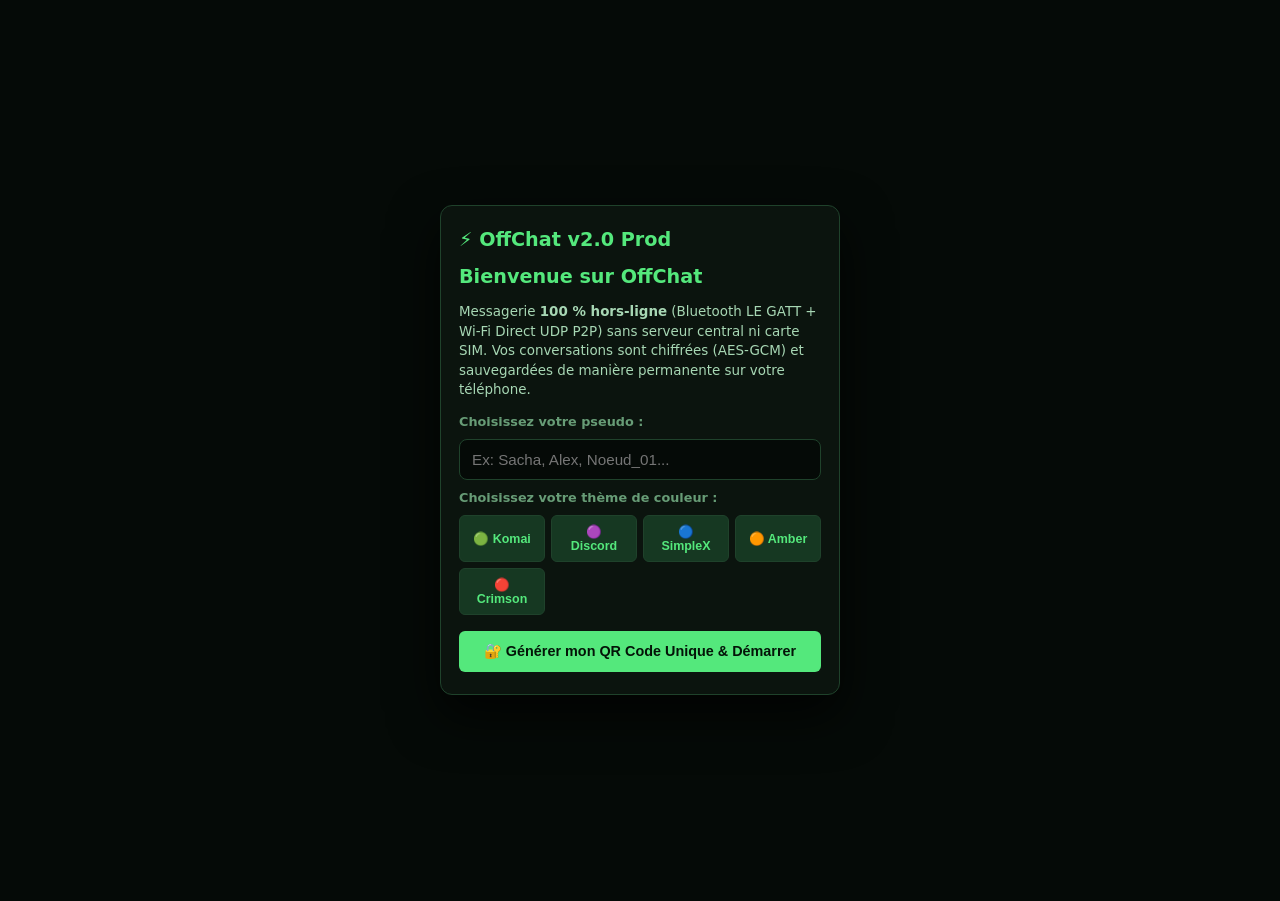
==== commit 12766c8c: "feat(v2.0.0): production BLE GATT + Wi-Fi UDP P2P mesh engine, AES-GCM E2EE, bilateral QR pairing, n" ====
--- a/index.html
+++ b/index.html
@@ -3,18 +3,21 @@
 <head>
   <meta charset="UTF-8">
   <meta name="viewport" content="width=device-width, initial-scale=1.0, maximum-scale=1.0, user-scalable=no, viewport-fit=cover">
-  <title>OffChat | Messagerie Mesh & QR Hors-Ligne</title>
+  <title>OffChat v2.0 | Messagerie Mesh P2P & QR Hors-Ligne</title>
   <link rel="stylesheet" href="style.css">
 </head>
 <body>
+  <!-- BANNIÈRE DE NOTIFICATION PUSH-UP EN HAUT DE L'ÉCRAN (HEADS-UP BANNER) -->
+  <div id="push-toast-container" class="push-toast-container" aria-live="polite"></div>
+
   <!-- ÉCRAN DE PREMIER LANCEMENT : CRÉATION DU PSEUDO & CLÉ UNIQUE (DÉMARRAGE DE ZÉRO) -->
   <div id="onboarding-screen" class="onboarding-screen hidden">
     <div class="onboarding-card">
-      <div class="onboarding-logo">⚡ OffChat</div>
+      <div class="onboarding-logo">⚡ OffChat v2.0 Prod</div>
       <h1>Bienvenue sur OffChat</h1>
       <p>
-        Messagerie <strong>100 % hors-ligne</strong> (Bluetooth LE / Wi-Fi Direct) sans serveur central ni carte SIM.
-        Vos conversations sont sauvegardées de manière permanente sur votre téléphone.
+        Messagerie <strong>100 % hors-ligne</strong> (Bluetooth LE GATT + Wi-Fi Direct UDP P2P) sans serveur central ni carte SIM.
+        Vos conversations sont chiffrées (AES-GCM) et sauvegardées de manière permanente sur votre téléphone.
       </p>
 
       <form id="onboarding-form" class="onboarding-form">
@@ -93,8 +96,12 @@
           <strong class="mesh-live" id="my-fp-short">#------</strong>
         </div>
         <div class="mesh-row">
-          <span>Relais (0 LoRa)</span>
-          <button type="button" class="action-pill" id="btn-cycle-transport">🔄 Multi-Sauts BLE</button>
+          <span>Radio P2P</span>
+          <strong class="mesh-live" id="mesh-status-pill">📡 BLE + Wi-Fi Actif</strong>
+        </div>
+        <div class="mesh-row">
+          <span>Mode Routage</span>
+          <button type="button" class="action-pill" id="btn-cycle-transport">🔄 Multi-Sauts BLE/Wi-Fi</button>
         </div>
         <div class="footer-btns">
           <button class="btn-scan-sidebar" id="btn-sidebar-myqr">▣ Mon QR</button>
@@ -109,8 +116,8 @@
       <header class="mobile-list-header">
         <button type="button" class="burger-btn" id="btn-open-drawer" aria-label="Ouvrir le menu">☰</button>
         <div class="mobile-brand">
-          <strong>OffChat</strong>
-          <span id="mobile-sub-fp" class="mobile-sub-fp">0 Data • Stockage permanent</span>
+          <strong>OffChat <span style="font-size:0.68rem;font-weight:500;opacity:0.8;">v2.0</span></strong>
+          <span id="mobile-sub-fp" class="mobile-sub-fp">P2P Actif • Stockage permanent</span>
         </div>
         <div class="mobile-top-actions">
           <button type="button" class="gear-btn" id="btn-mobile-myqr" title="Mon QR Code">▣</button>
@@ -153,7 +160,8 @@
           <div class="dropdown-wrap">
             <button type="button" class="gear-btn" id="btn-chat-menu" title="Actions de la conversation">⋮</button>
             <div id="chat-dropdown" class="dropdown-menu hidden">
-              <button type="button" id="menu-sim-hop">📡 Tester réception message BLE</button>
+              <button type="button" id="menu-ping-mesh">📡 Diffuser Ping Découverte BLE/Wi-Fi</button>
+              <button type="button" id="menu-sim-hop">🧪 Tester message entrant local</button>
               <button type="button" id="menu-show-qr">▣ Afficher mon QR Code</button>
               <button type="button" id="menu-new-group">👥 Créer / Connecter un Groupe</button>
               <button type="button" id="menu-open-settings">🎨 Couleurs & Sauvegarde</button>
@@ -191,7 +199,7 @@
     <div class="modal-head">
       <div>
         <h3>👥 Créer un Groupe & Connecter vos Contacts</h3>
-        <p>Interconnecte vos contacts QR entre eux sans serveur.</p>
+        <p>Interconnecte automatiquement vos contacts QR entre eux (invitation diffusée en P2P).</p>
       </div>
       <button id="btn-close-group" class="close-btn">&times;</button>
     </div>
@@ -211,13 +219,13 @@
         <label>Mode longue distance (100 % sur smartphone) :</label>
         <select id="new-group-transport" class="full-input">
           <option value="Multi-Sauts BLE + Wi-Fi Direct">🔄 Multi-Sauts BLE + Wi-Fi Direct (Rebonds entre téléphones)</option>
-          <option value="Porteurs Mobiles DTN">🚶 Porteurs Mobiles DTN (Transport en déplacement)</option>
-          <option value="Pont Relais Hybride P2P">🌐 Pont Relais (Si 1 téléphone a du Wi-Fi ou votre relais maison)</option>
+          <option value="Porteurs Mobiles DTN">🚶 Porteurs Mobiles DTN (Store & Forward en déplacement)</option>
+          <option value="Pont Relais Hybride P2P">🌐 Pont Relais Aveugle (Si 1 téléphone a Internet / Relais)</option>
         </select>
       </div>
 
       <button type="button" id="btn-create-group-confirm" class="btn-green full-w">
-        🔗 Créer le Groupe & Connecter les membres
+        🔗 Créer le Groupe & Diffuser l'invitation P2P
       </button>
     </div>
   </dialog>
@@ -247,7 +255,7 @@
         </div>
       </div>
       <div class="uri-group">
-        <label>Votre lien QR (copiez-le ou faites-le scanner) :</label>
+        <label>Votre lien QR (copiez-le ou faites-le scanner — synchronisation bilatérale auto) :</label>
         <div class="uri-row">
           <input type="text" id="my-uri-input" readonly />
           <button type="button" id="btn-copy-uri" class="btn-green">Copier</button>
@@ -266,7 +274,7 @@
 
       <div class="uri-row">
         <button type="button" id="btn-start-cam" class="btn-new flex-1">📷 Activer Caméra</button>
-        <button type="button" id="btn-sim-scan" class="btn-new flex-1">⚡ Contact test BLE</button>
+        <button type="button" id="btn-sim-scan" class="btn-new flex-1">📡 Découvrir Pair Proche</button>
       </div>
 
       <div class="uri-group">
@@ -279,7 +287,7 @@
     </div>
   </dialog>
 
-  <!-- MODAL PARAMÈTRES : COULEURS, RELAIS MAISON OPTIONNEL & SAUVEGARDE PERMANENTE -->
+  <!-- MODAL PARAMÈTRES : COULEURS, RELAIS MAISON AVEUGLE OPTIONNEL & SAUVEGARDE PERMANENTE -->
   <dialog id="settings-modal" class="qr-dialog wide">
     <div class="modal-head">
       <div>
@@ -305,26 +313,33 @@
       </div>
 
       <div class="settings-card">
-        <strong>2. Mon Profil</strong>
+        <strong>2. Mon Profil & Notifications Push-Up</strong>
         <div class="uri-row">
           <input type="text" id="settings-alias-input" placeholder="Votre pseudo..." class="full-input" />
           <button type="button" id="btn-update-alias" class="btn-new">Enregistrer</button>
         </div>
-      </div>
-
-      <div class="settings-card">
-        <strong>3. Relais Maison Optionnel (Longue distance Internet/LAN)</strong>
+        <div class="mesh-row" style="margin-top:4px;">
+          <span>Notifications Push-Up (Système + Son) :</span>
+          <div style="display:flex;gap:6px;">
+            <button type="button" id="btn-toggle-push" class="btn-new">🔔 Activées</button>
+            <button type="button" id="btn-test-push" class="btn-green">Tester Push</button>
+          </div>
+        </div>
+      </div>
+
+      <div class="settings-card">
+        <strong>3. Relais Aveugle Zéro-Stockage (Optionnel — Longue Distance Internet)</strong>
         <p style="font-size:0.72rem;color:var(--text-muted)">
-          Vos messages sont stockés sur votre téléphone (comme SimpleX). Si vous avez un serveur maison (Raspberry Pi / VPS), vous pouvez renseigner son WebSocket pour relayer les paquets chiffrés à distance sans qu'il puisse les lire.
+          <strong>Zéro base de données serveur :</strong> vos messages et contacts sont stockés à 100 % dans la mémoire interne de votre téléphone (<code>offchat_prod_vault.json</code> + <code>IndexedDB</code>). Pour parler à très longue distance hors portée Bluetooth/Wi-Fi, vous pouvez connecter un relais WebSocket aveugle (qui transfère les paquets chiffrés en RAM sans rien stocker).
         </p>
         <div class="uri-row">
-          <input type="text" id="settings-relay-input" placeholder="Optionnel : wss://mon-relais-maison.local:8080" class="full-input" />
+          <input type="text" id="settings-relay-input" placeholder="Optionnel : wss://mon-relais.local:8080" class="full-input" />
           <button type="button" id="btn-save-relay" class="btn-new">Lier</button>
         </div>
       </div>
 
       <div class="settings-card">
-        <strong>4. Sauvegarde Permanente (Contacts & Historique complet)</strong>
+        <strong>4. Coffre-Fort Local Permanent (Contacts & Historique complet)</strong>
         <div id="saved-contacts-list" class="saved-contacts-list"></div>
         <div class="backup-actions">
           <button type="button" id="btn-export-json" class="btn-green flex-1">⬇ Exporter (.json)</button>
@@ -334,7 +349,7 @@
             <input type="file" id="import-file-input" accept=".json" hidden />
           </label>
         </div>
-        <div id="settings-status-msg" class="mesh-live">Stockage permanent local + IndexedDB actif ✔</div>
+        <div id="settings-status-msg" class="mesh-live">Stockage permanent triple (Fichier Android + IndexedDB + Local) actif ✔</div>
       </div>
     </div>
   </dialog>
--- a/style.css
+++ b/style.css
@@ -46,6 +46,65 @@
   text-align: center;
 }
 
+/* --- BANNIÈRE NOTIFICATION PUSH-UP (HEADS-UP ANDROID) --- */
+.push-toast-container {
+  position: fixed;
+  top: 10px;
+  left: 50%;
+  transform: translateX(-50%);
+  width: 92vw;
+  max-width: 420px;
+  z-index: 200;
+  display: flex;
+  flex-direction: column;
+  gap: 8px;
+  pointer-events: none;
+}
+
+.push-toast {
+  pointer-events: auto;
+  background: var(--bg-nav);
+  border: 1px solid var(--text-bright);
+  border-left: 4px solid var(--text-bright);
+  border-radius: 10px;
+  padding: 10px 12px;
+  box-shadow: 0 12px 32px rgba(0, 0, 0, 0.85);
+  display: flex;
+  align-items: center;
+  justify-content: space-between;
+  gap: 10px;
+  cursor: pointer;
+  animation: slideDownPush 0.22s ease-out;
+}
+
+@keyframes slideDownPush {
+  from { opacity: 0; transform: translateY(-16px); }
+  to { opacity: 1; transform: translateY(0); }
+}
+
+.push-toast-meta {
+  flex: 1;
+  min-width: 0;
+}
+
+.push-toast-title {
+  font-size: 0.82rem;
+  font-weight: 700;
+  color: var(--text-bright);
+  white-space: nowrap;
+  overflow: hidden;
+  text-overflow: ellipsis;
+}
+
+.push-toast-body {
+  font-size: 0.78rem;
+  color: var(--text-main);
+  white-space: nowrap;
+  overflow: hidden;
+  text-overflow: ellipsis;
+  margin-top: 2px;
+}
+
 /* --- ÉCRAN DE PREMIER LANCEMENT (ONBOARDING PSEUDO) --- */
 .onboarding-screen {
   position: fixed;
